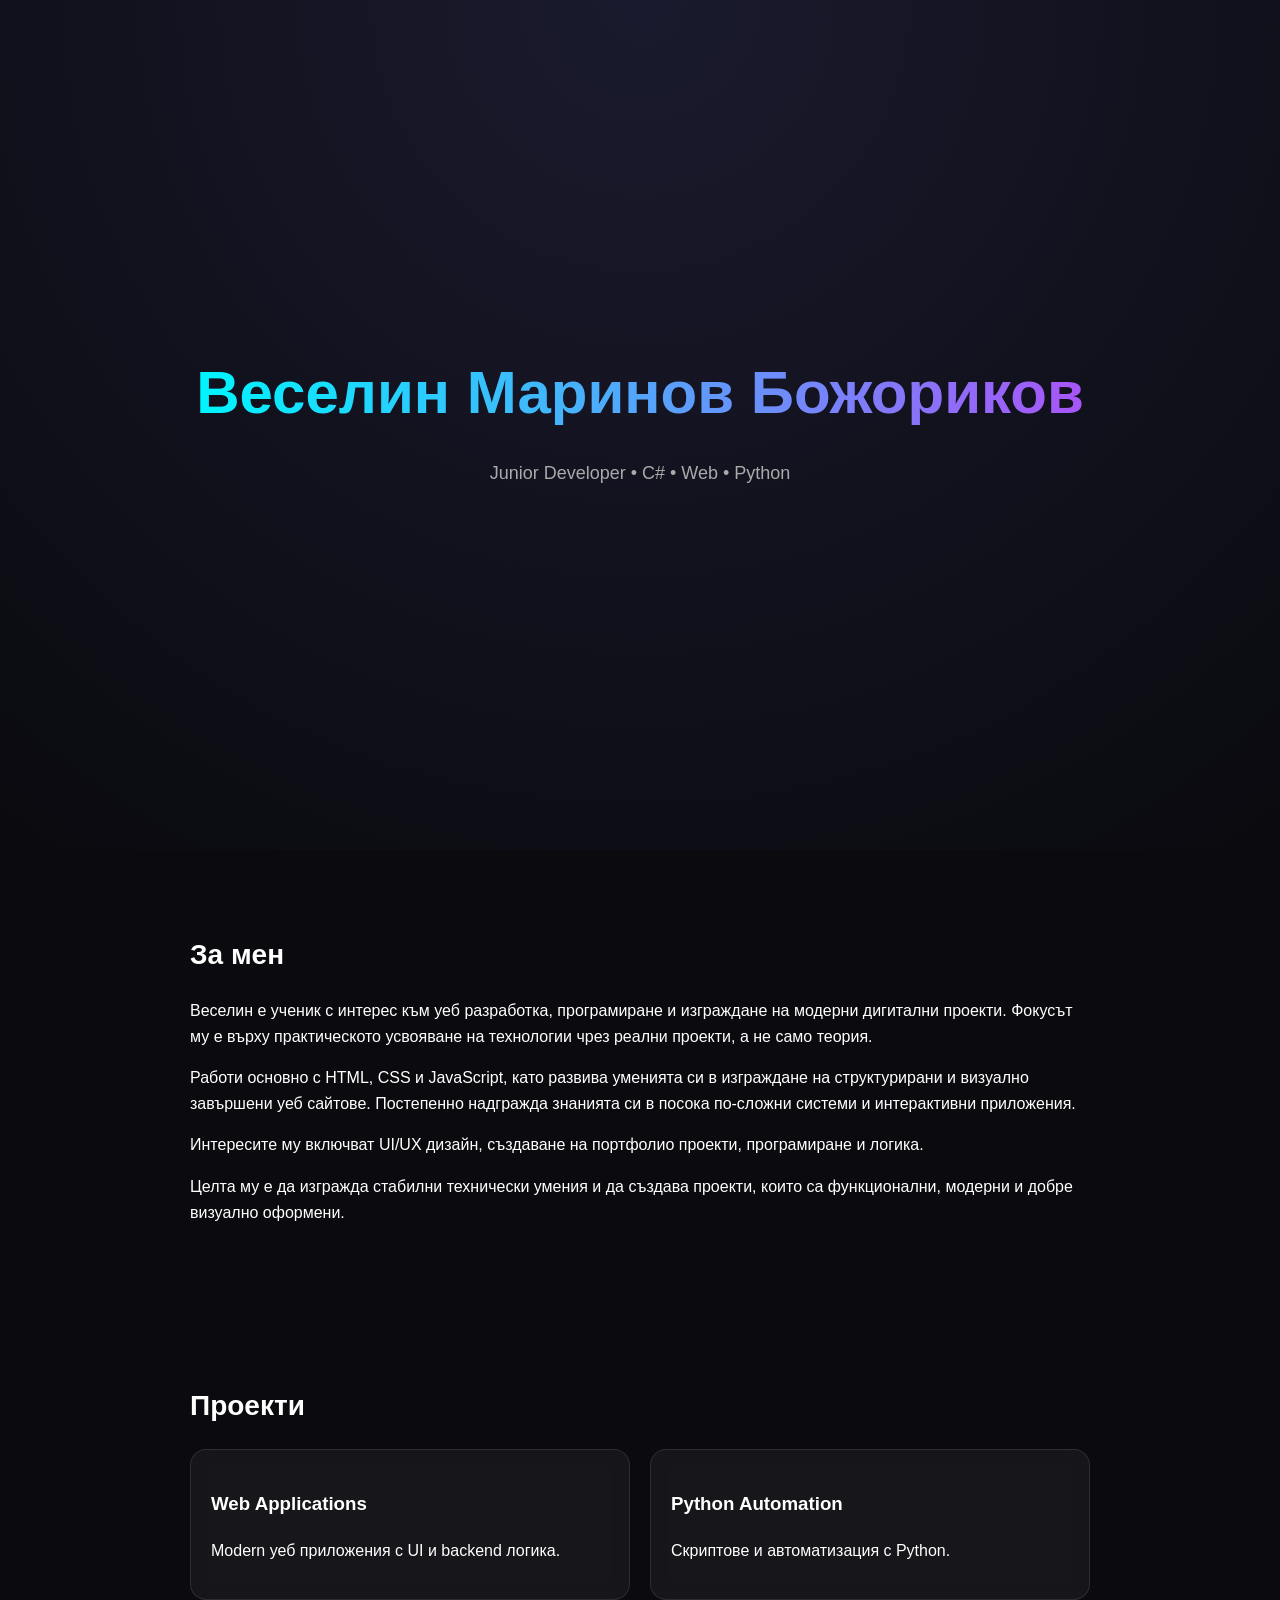
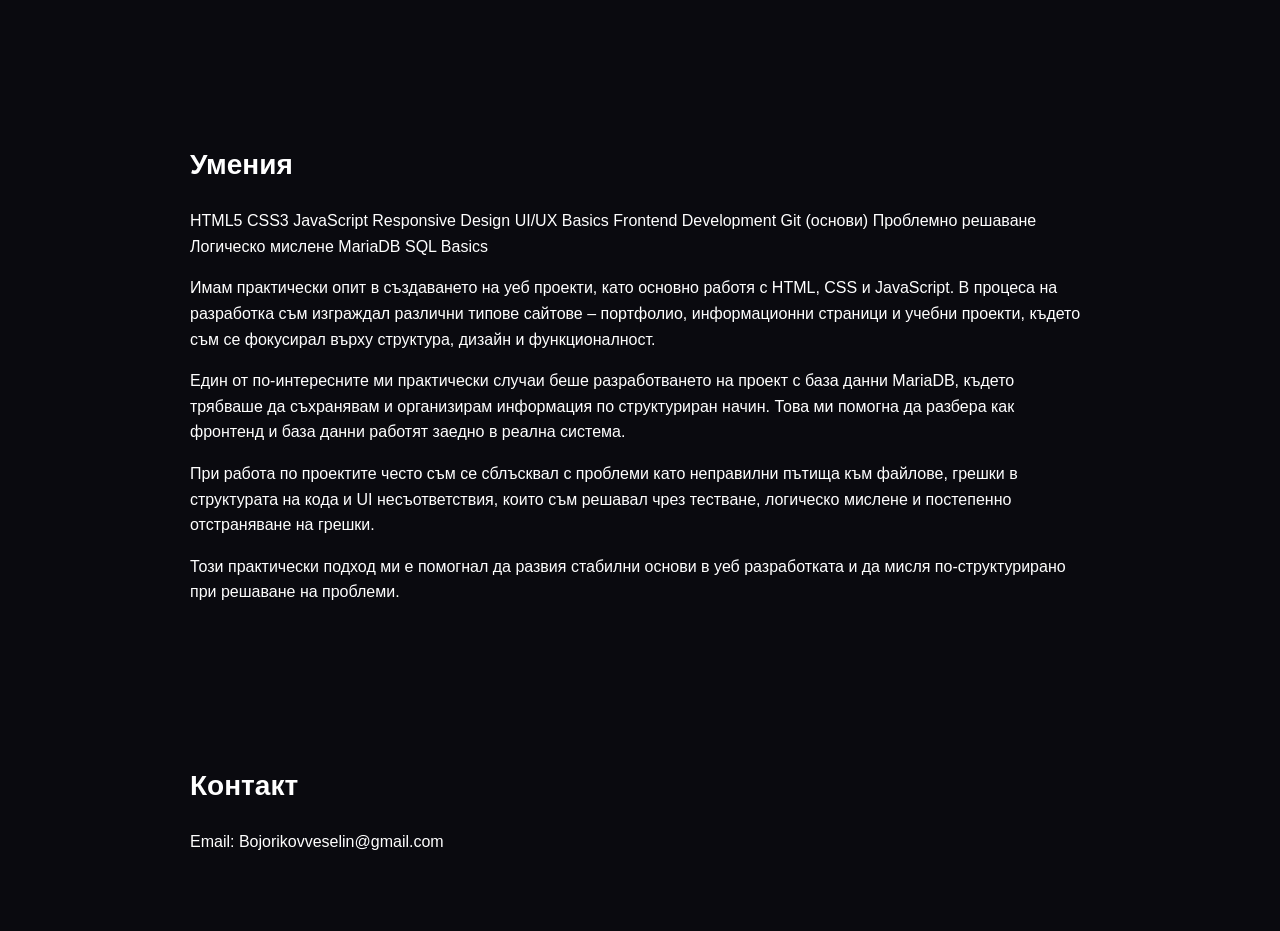
==== index.html @ 5aed7ae2 "Add files via upload" ====
<!DOCTYPE html>
<html lang="bg">
<head>
    <meta charset="UTF-8">
    <meta name="viewport" content="width=device-width, initial-scale=1.0">
    <title>Portfolio - Веселин</title>

    <link rel="stylesheet" href="style.css">
</head>
<body>

<div class="hero">
    <h1>Веселин Маринов Божориков</h1>
    <p>Junior Developer • C# • Web • Python</p>
</div>

<section>
    <h2>За мен</h2>

    <p>
        Веселин е ученик с интерес към уеб разработка, програмиране и изграждане на модерни дигитални проекти.
        Фокусът му е върху практическото усвояване на технологии чрез реални проекти, а не само теория.
    </p>

    <p>
        Работи основно с HTML, CSS и JavaScript, като развива уменията си в изграждане на структурирани и визуално завършени уеб сайтове.
        Постепенно надгражда знанията си в посока по-сложни системи и интерактивни приложения.
    </p>

    <p>
        Интересите му включват UI/UX дизайн, създаване на портфолио проекти, програмиране и логика.
    </p>

    <p>
        Целта му е да изгражда стабилни технически умения и да създава проекти, които са функционални, модерни и добре визуално оформени.
    </p>
</section>

<section>
    <h2>Проекти</h2>

    <div class="grid">

    <a class="card" href="webapps.html">
            <h3>Web Applications</h3>
            <p>Modern уеб приложения с UI и backend логика.</p>
        </a>

      <a class="card" href="pythonassistant.html">
            <h3>Python Automation</h3>
            <p>Скриптове и автоматизация с Python.</p>
        </a>

    </div>
</section>

<section>
    <h2>Умения</h2>

       <span>HTML5</span>
        <span>CSS3</span>
        <span>JavaScript</span>
        <span>Responsive Design</span>
        <span>UI/UX Basics</span>
        <span>Frontend Development</span>
        <span>Git (основи)</span>
        <span>Проблемно решаване</span>
        <span>Логическо мислене</span>
		   <span>MariaDB</span>
        <span>SQL Basics</span>

       <p>
        Имам практически опит в създаването на уеб проекти, като основно работя с HTML, CSS и JavaScript.
        В процеса на разработка съм изграждал различни типове сайтове – портфолио, информационни страници и учебни проекти,
        където съм се фокусирал върху структура, дизайн и функционалност.
    </p>

    <p>
        Един от по-интересните ми практически случаи беше разработването на проект с база данни MariaDB,
        където трябваше да съхранявам и организирам информация по структуриран начин.
        Това ми помогна да разбера как фронтенд и база данни работят заедно в реална система.
    </p>

    <p>
        При работа по проектите често съм се сблъсквал с проблеми като неправилни пътища към файлове, грешки в структурата на кода
        и UI несъответствия, които съм решавал чрез тестване, логическо мислене и постепенно отстраняване на грешки.
    </p>

    <p>
        Този практически подход ми е помогнал да развия стабилни основи в уеб разработката и да мисля по-структурирано при решаване на проблеми.
    </p>
</section>

<section>
    <h2>Контакт</h2>

    <p>Email: Bojorikovveselin@gmail.com</p>
</section>

</body>
</html>
---- style.css ----
body {
    margin: 0;
    font-family: 'Segoe UI', Arial, sans-serif;
    background: #0a0a0f;
    color: white;
    line-height: 1.6;
}

/* HERO */
.hero {
    height: 90vh;
    display: flex;
    flex-direction: column;
    justify-content: center;
    align-items: center;
    text-align: center;
    background: radial-gradient(circle at top, #1a1a2e, #0a0a0f);
    padding: 20px;
}

.hero h1 {
    font-size: 60px;
    margin: 0;
    background: linear-gradient(90deg, #00f5ff, #a855f7);
    -webkit-background-clip: text;
    -webkit-text-fill-color: transparent;
}

.hero p {
    color: #aaa;
    font-size: 18px;
}

/* SECTIONS */
section {
    max-width: 900px;
    margin: auto;
    padding: 60px 20px;
}

h2 {
    font-size: 28px;
    margin-bottom: 20px;
}

/* GRID */
.grid {
    display: grid;
    grid-template-columns: repeat(auto-fit, minmax(240px, 1fr));
    gap: 20px;
}

/* CARDS */
.card {
    background: rgba(255,255,255,0.05);
    border: 1px solid rgba(255,255,255,0.1);
    padding: 20px;
    border-radius: 16px;
    backdrop-filter: blur(10px);
    transition: 0.3s;
    text-decoration: none;
    color: white;
    display: block;
}

.card:hover {
    transform: translateY(-8px) scale(1.03);
    border-color: #00f5ff;
    cursor: pointer;
}

/* SKILLS */
.tags span {
    display: inline-block;
    margin: 5px;
    padding: 6px 12px;
    border-radius: 20px;
    background: rgba(255,255,255,0.08);
    font-size: 14px;
}

/* IMAGES - FIXED */
img {
    max-width: 100%;
    height: auto;
    display: block;
}

/* Project images */
.project-img {
    width: 100%;
    max-width: 500px;
    height: 300px;
    object-fit: cover;

    margin: 20px auto;

    border-radius: 12px;
    border: 1px solid rgba(255,255,255,0.1);
    transition: 0.3s;
}

.project-img:hover {
    transform: scale(1.03);
}
.traced-grid {
    display: grid;
    grid-template-columns: repeat(2, 1fr);
    gap: 20px;
    justify-items: center;
}

.traced-grid img {
    width: 100%;
    max-width: 500px;
    height: 300px;
    object-fit: cover;
    border-radius: 12px;
}

.traced-grid img:nth-child(3) {
    grid-column: 1 / -1;
    max-width: 450px;
}
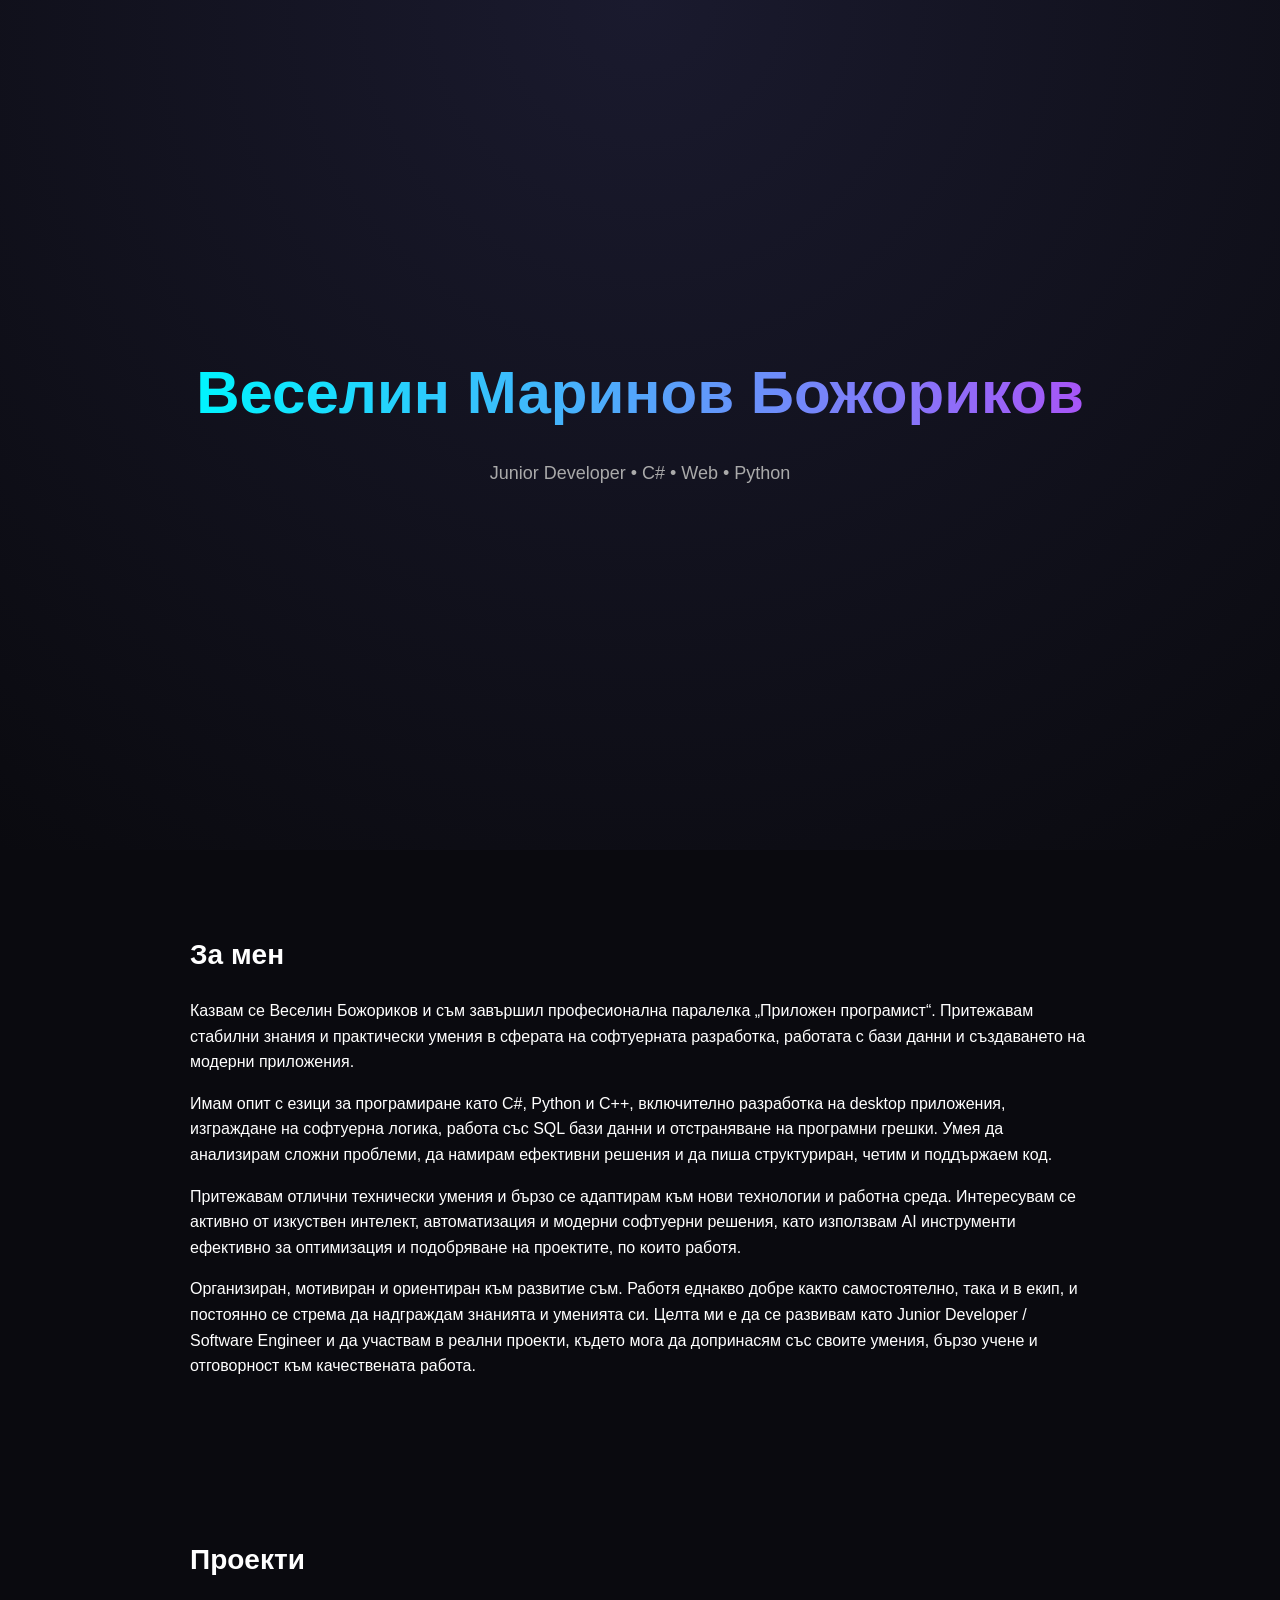
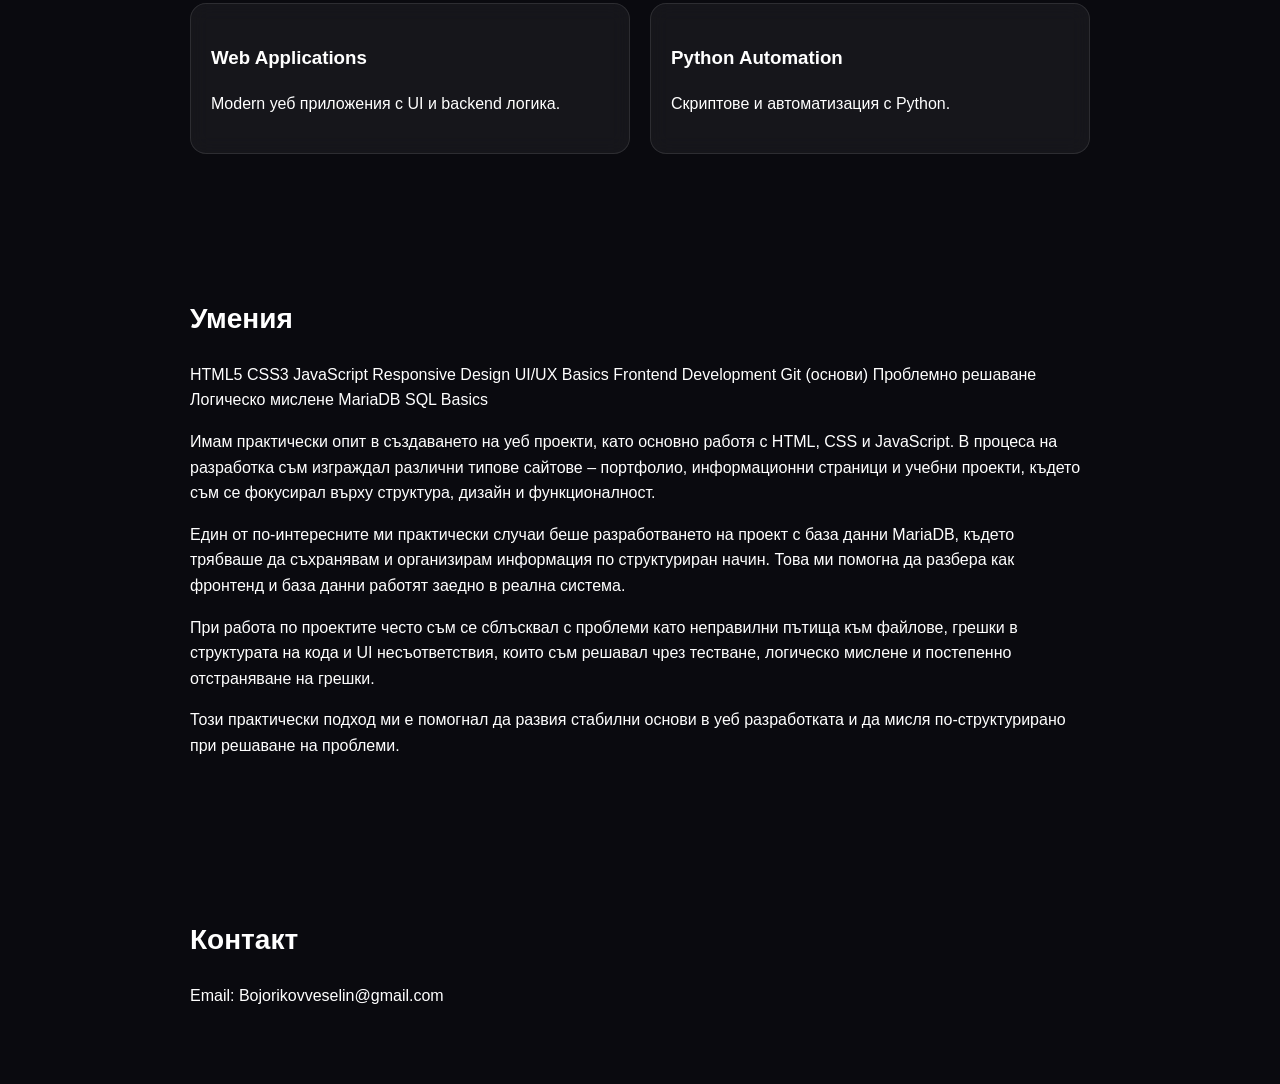
==== commit 443db04c: "Update index.html" ====
--- a/index.html
+++ b/index.html
@@ -16,24 +16,21 @@
 
 <section>
     <h2>За мен</h2>
+<p>
+  Казвам се Веселин Божориков и съм завършил професионална паралелка „Приложен програмист“. Притежавам стабилни знания и практически умения в сферата на софтуерната разработка, работата с бази данни и създаването на модерни приложения.
+</p>
 
-    <p>
-        Веселин е ученик с интерес към уеб разработка, програмиране и изграждане на модерни дигитални проекти.
-        Фокусът му е върху практическото усвояване на технологии чрез реални проекти, а не само теория.
-    </p>
+<p>
+  Имам опит с езици за програмиране като C#, Python и C++, включително разработка на desktop приложения, изграждане на софтуерна логика, работа със SQL бази данни и отстраняване на програмни грешки. Умея да анализирам сложни проблеми, да намирам ефективни решения и да пиша структуриран, четим и поддържаем код.
+</p>
 
-    <p>
-        Работи основно с HTML, CSS и JavaScript, като развива уменията си в изграждане на структурирани и визуално завършени уеб сайтове.
-        Постепенно надгражда знанията си в посока по-сложни системи и интерактивни приложения.
-    </p>
+<p>
+  Притежавам отлични технически умения и бързо се адаптирам към нови технологии и работна среда. Интересувам се активно от изкуствен интелект, автоматизация и модерни софтуерни решения, като използвам AI инструменти ефективно за оптимизация и подобряване на проектите, по които работя.
+</p>
 
-    <p>
-        Интересите му включват UI/UX дизайн, създаване на портфолио проекти, програмиране и логика.
-    </p>
-
-    <p>
-        Целта му е да изгражда стабилни технически умения и да създава проекти, които са функционални, модерни и добре визуално оформени.
-    </p>
+<p>
+  Организиран, мотивиран и ориентиран към развитие съм. Работя еднакво добре както самостоятелно, така и в екип, и постоянно се стрема да надграждам знанията и уменията си. Целта ми е да се развивам като Junior Developer / Software Engineer и да участвам в реални проекти, където мога да допринасям със своите умения, бързо учене и отговорност към качествената работа.
+</p>
 </section>
 
 <section>
@@ -98,4 +95,4 @@
 </section>
 
 </body>
-</html>+</html>
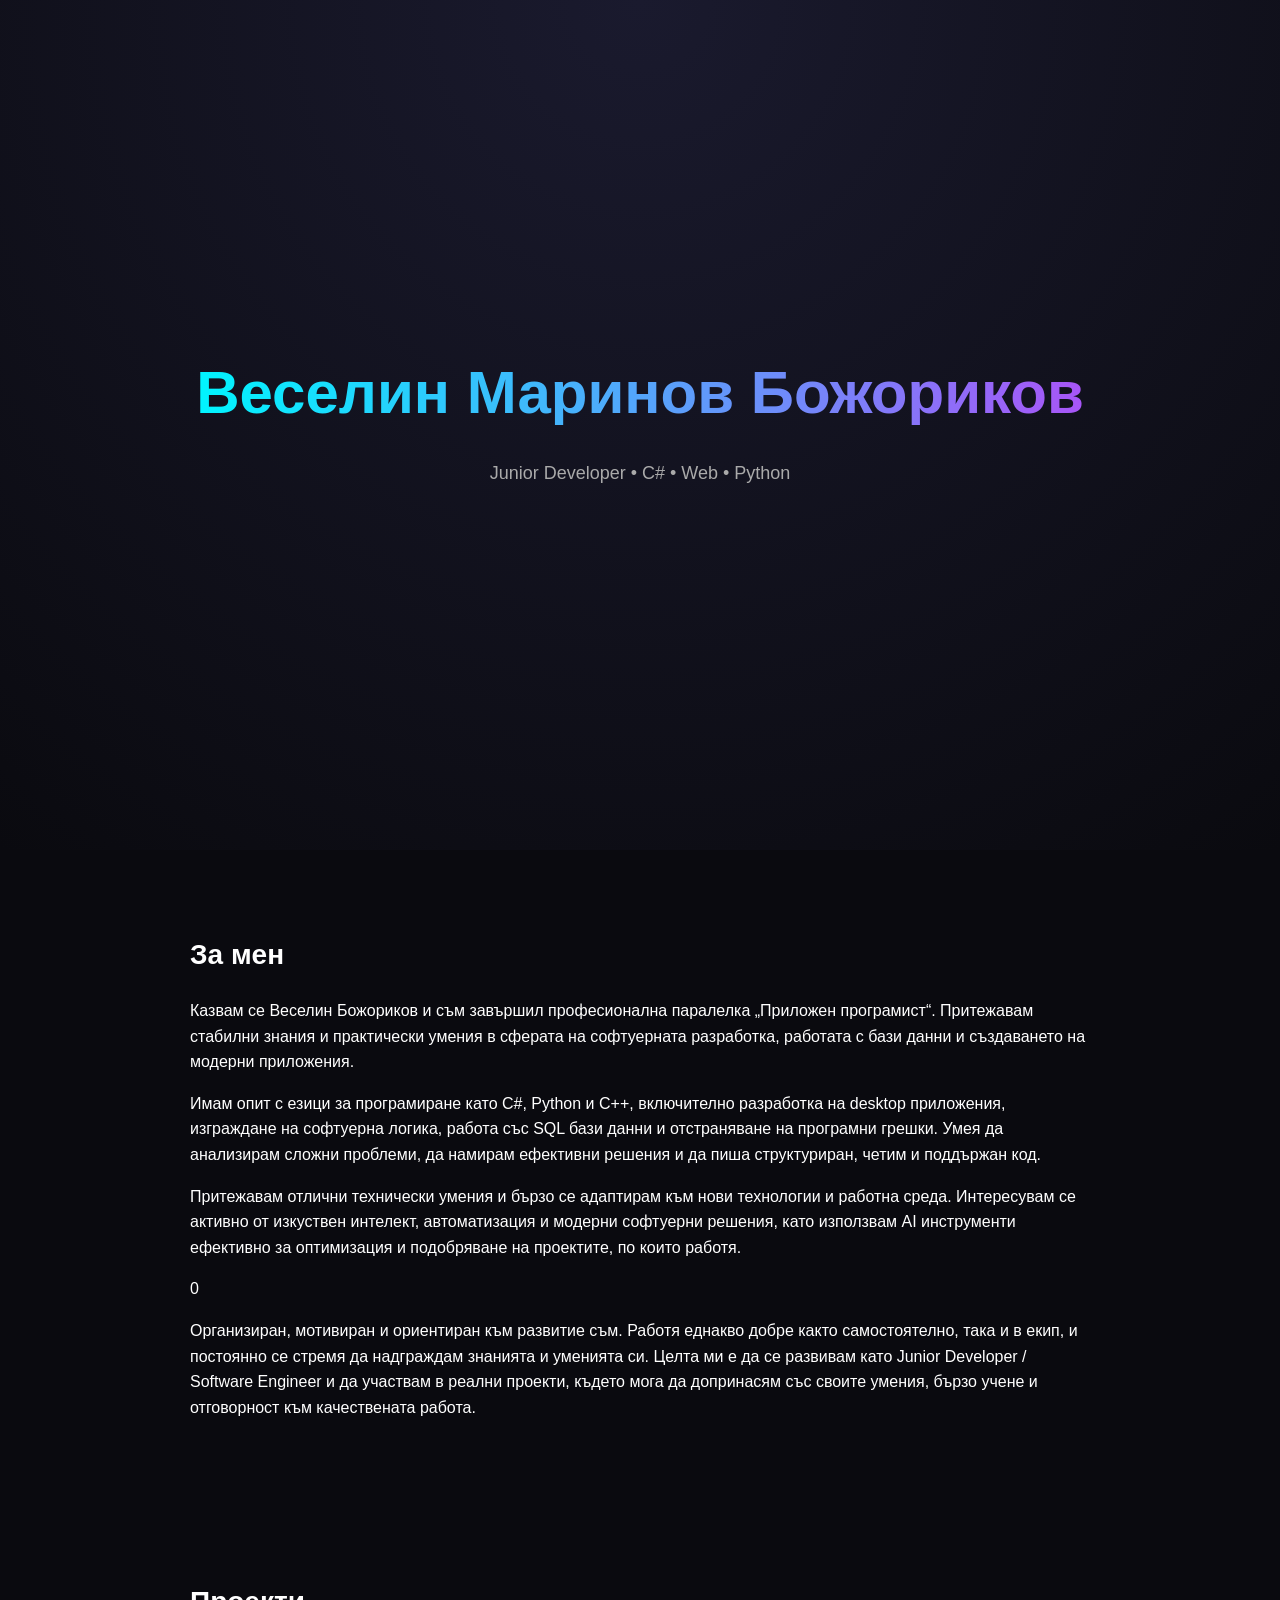
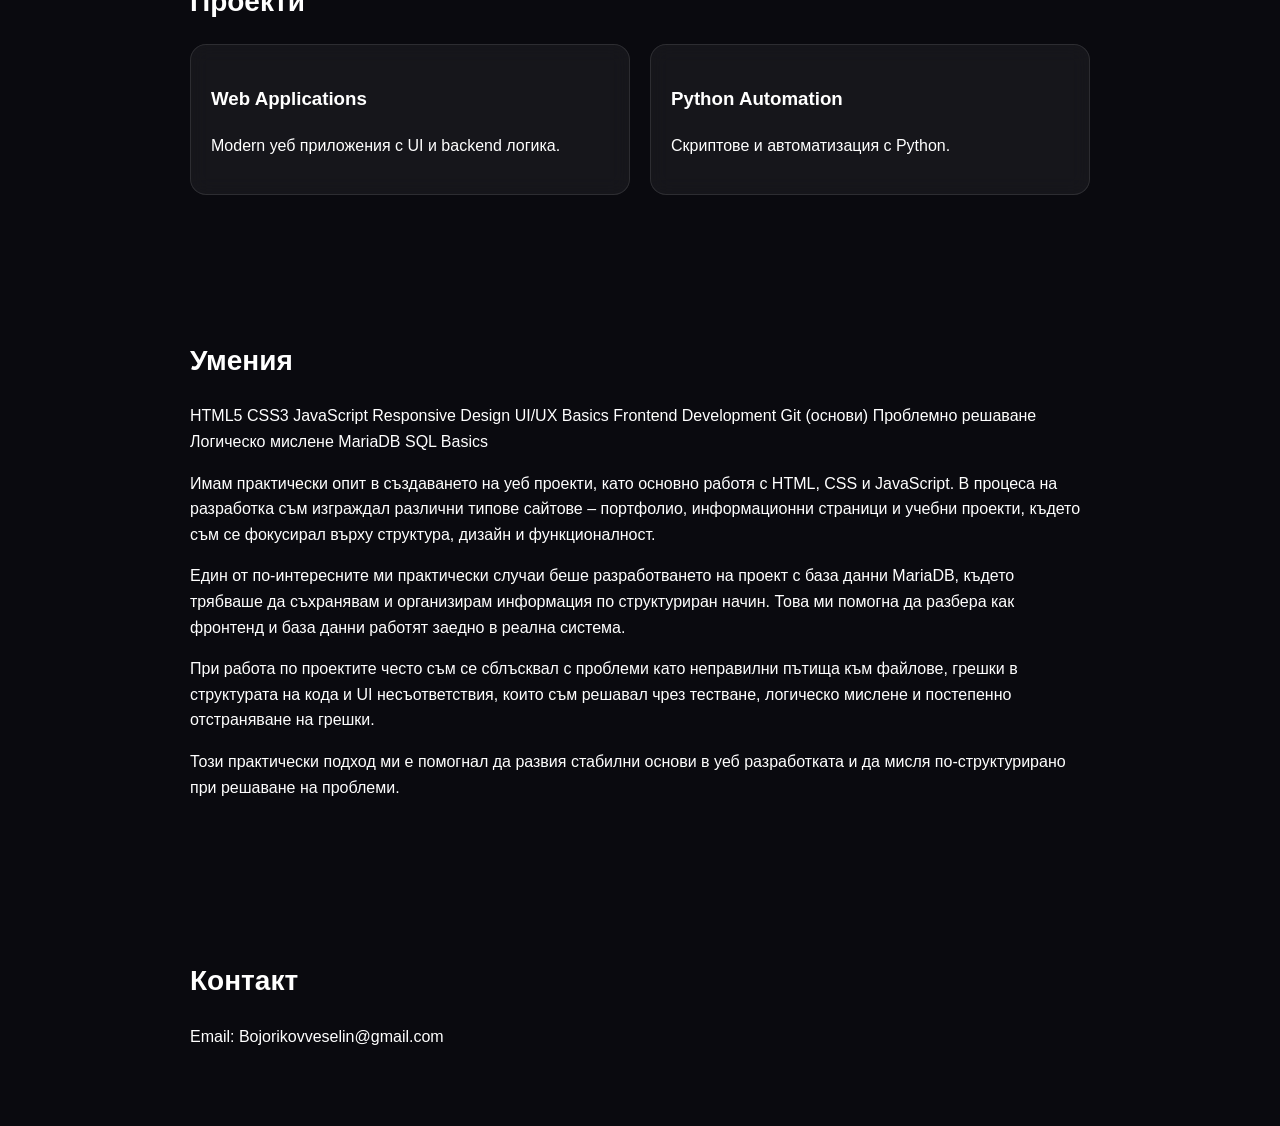
==== commit 5573a9ed: "Update index.html" ====
--- a/index.html
+++ b/index.html
@@ -21,15 +21,15 @@
 </p>
 
 <p>
-  Имам опит с езици за програмиране като C#, Python и C++, включително разработка на desktop приложения, изграждане на софтуерна логика, работа със SQL бази данни и отстраняване на програмни грешки. Умея да анализирам сложни проблеми, да намирам ефективни решения и да пиша структуриран, четим и поддържаем код.
+  Имам опит с езици за програмиране като C#, Python и C++, включително разработка на desktop приложения, изграждане на софтуерна логика, работа със SQL бази данни и отстраняване на програмни грешки. Умея да анализирам сложни проблеми, да намирам ефективни решения и да пиша структуриран, четим и поддържан код.
 </p>
 
 <p>
   Притежавам отлични технически умения и бързо се адаптирам към нови технологии и работна среда. Интересувам се активно от изкуствен интелект, автоматизация и модерни софтуерни решения, като използвам AI инструменти ефективно за оптимизация и подобряване на проектите, по които работя.
-</p>
+</p>0
 
 <p>
-  Организиран, мотивиран и ориентиран към развитие съм. Работя еднакво добре както самостоятелно, така и в екип, и постоянно се стрема да надграждам знанията и уменията си. Целта ми е да се развивам като Junior Developer / Software Engineer и да участвам в реални проекти, където мога да допринасям със своите умения, бързо учене и отговорност към качествената работа.
+  Организиран, мотивиран и ориентиран към развитие съм. Работя еднакво добре както самостоятелно, така и в екип, и постоянно се стремя да надграждам знанията и уменията си. Целта ми е да се развивам като Junior Developer / Software Engineer и да участвам в реални проекти, където мога да допринасям със своите умения, бързо учене и отговорност към качествената работа.
 </p>
 </section>
 
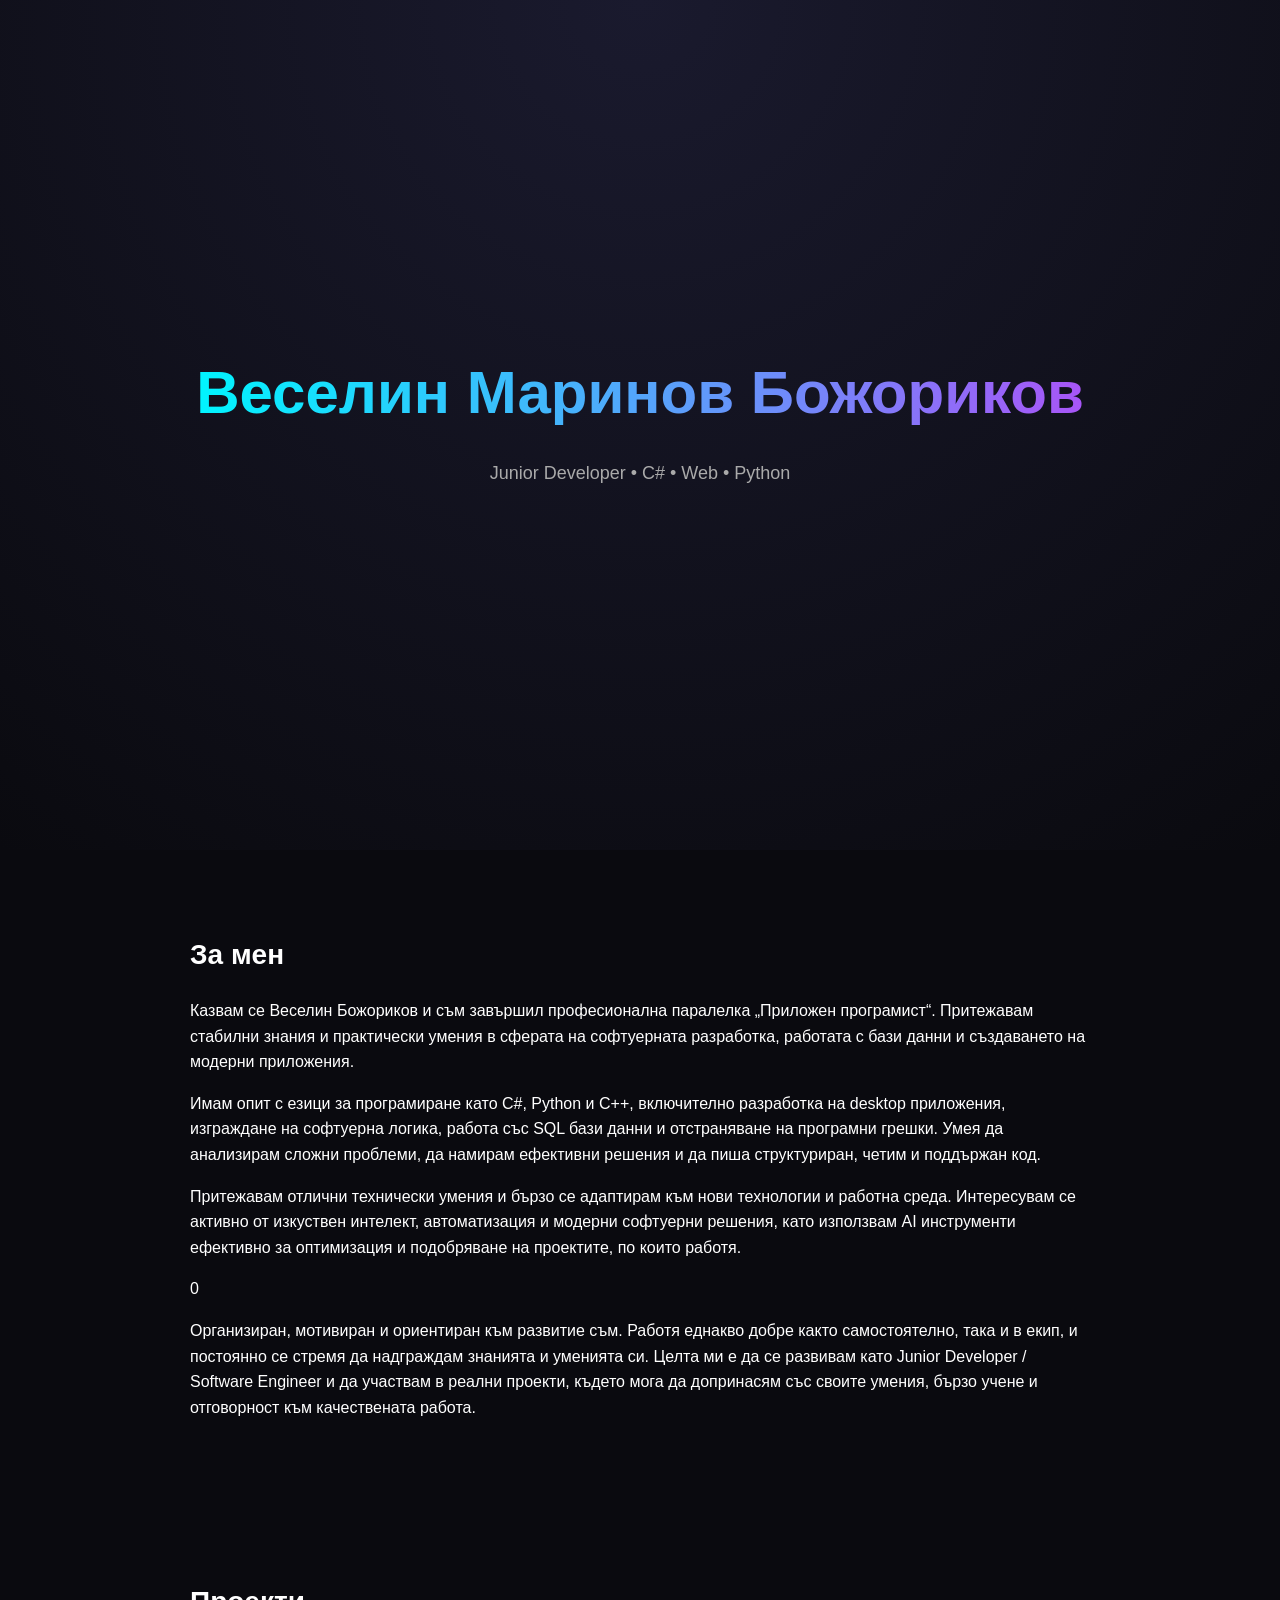
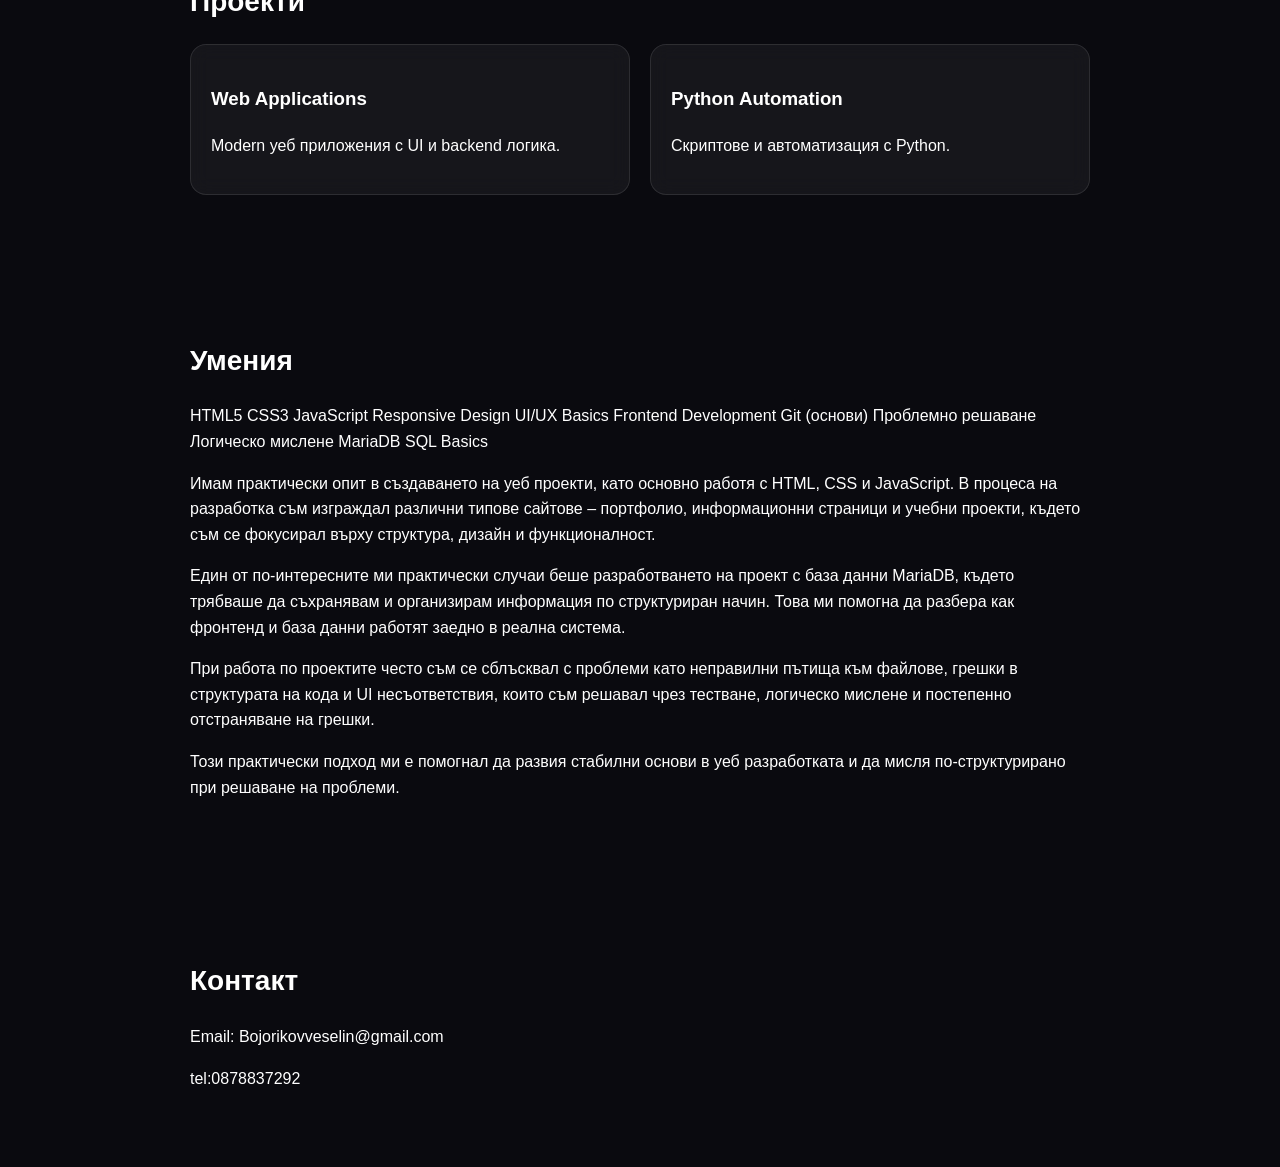
==== commit 1091264a: "Update index.html" ====
--- a/index.html
+++ b/index.html
@@ -92,6 +92,7 @@
     <h2>Контакт</h2>
 
     <p>Email: Bojorikovveselin@gmail.com</p>
+	<p>tel:0878837292</p>
 </section>
 
 </body>
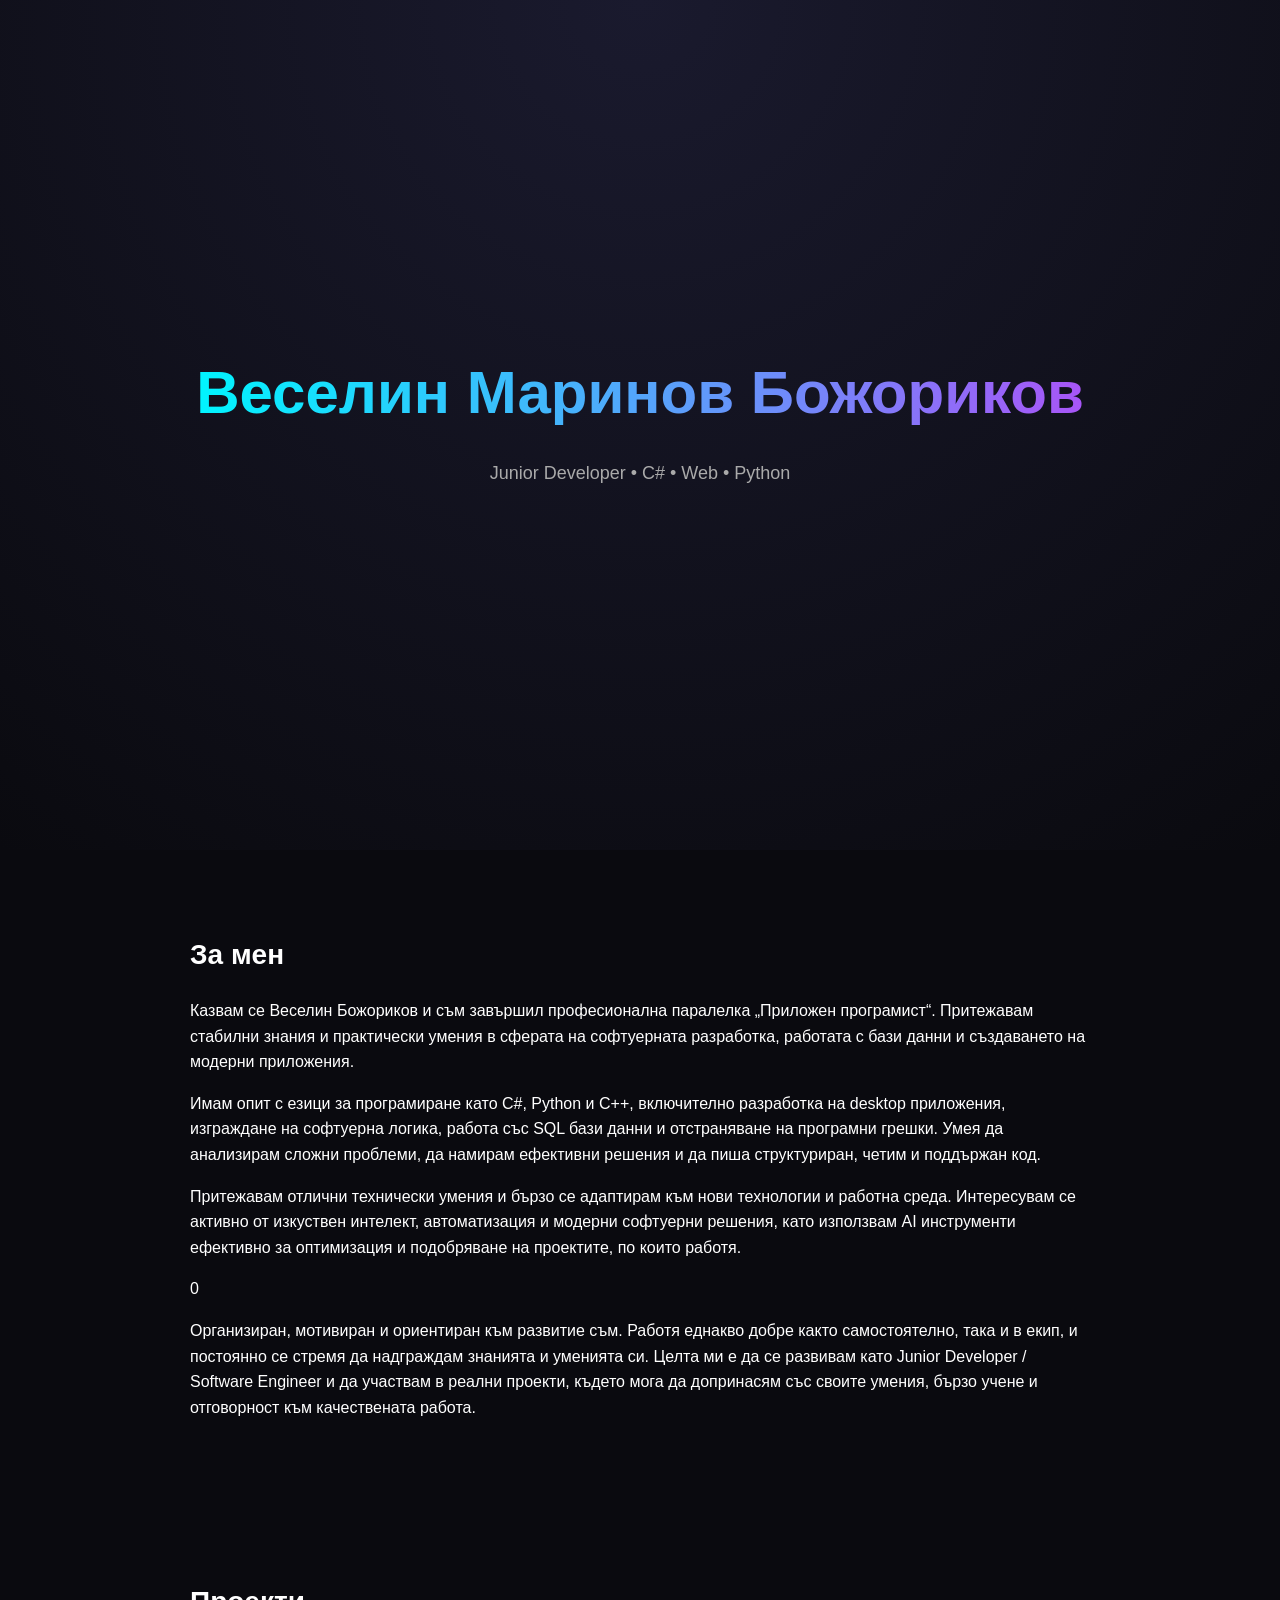
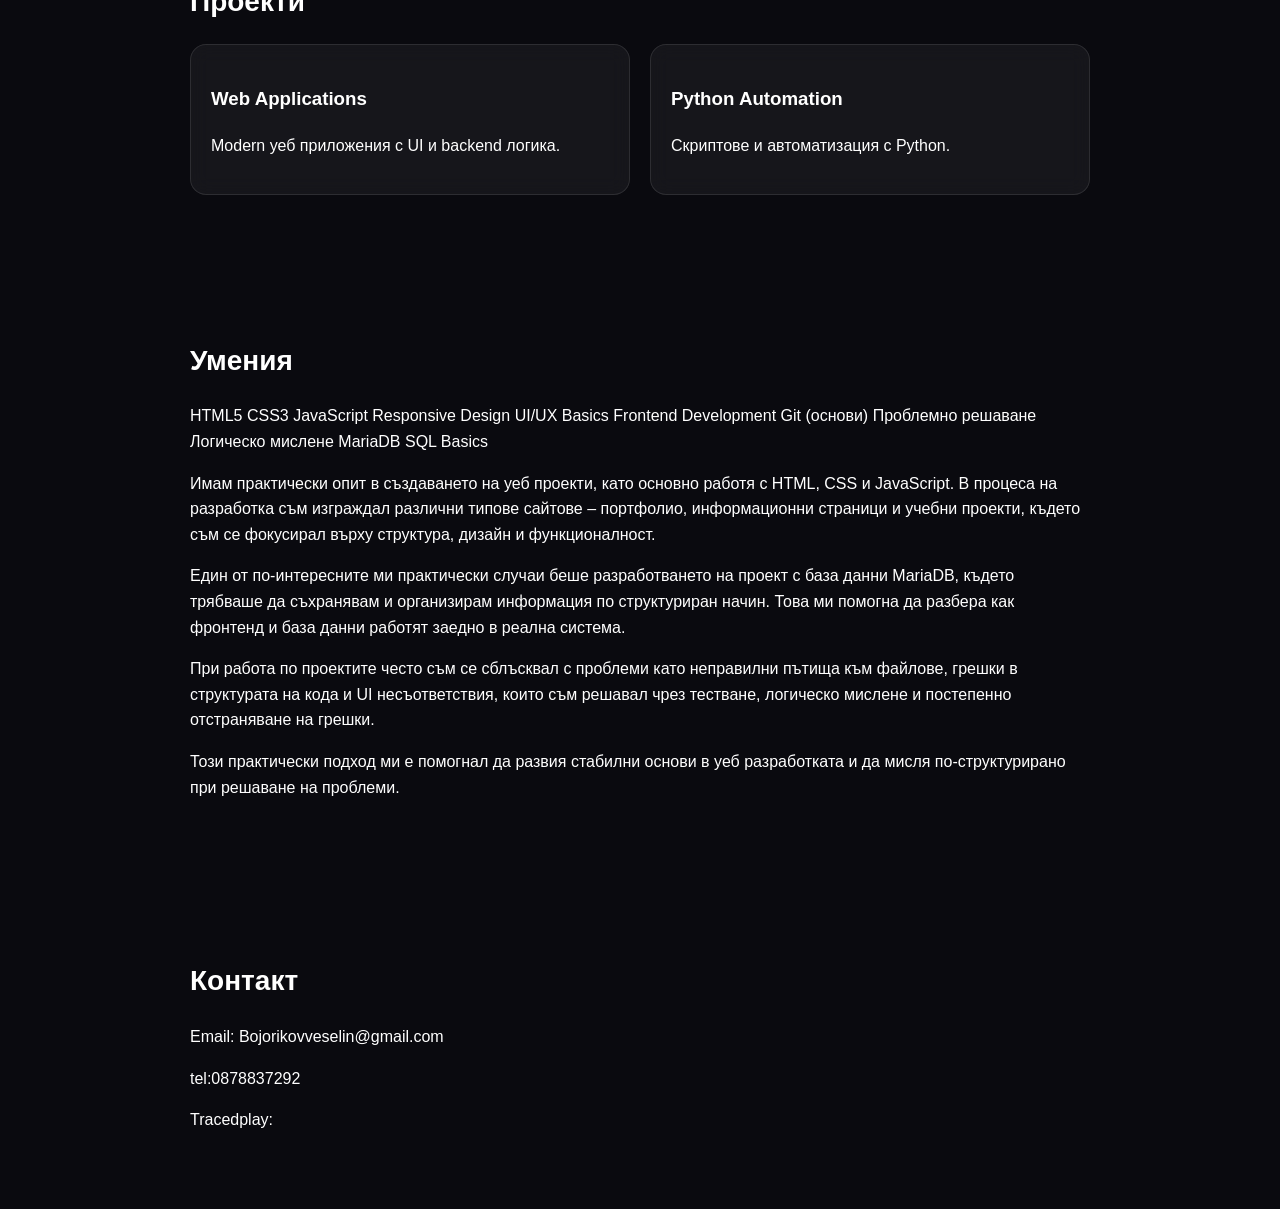
==== commit baf8eb83: "Update index.html" ====
--- a/index.html
+++ b/index.html
@@ -93,7 +93,13 @@
 
     <p>Email: Bojorikovveselin@gmail.com</p>
 	<p>tel:0878837292</p>
+	    <p>
+        Tracedplay:
+        <a http://tracedplay.bg/
+        </a>
+    </p>
 </section>
+	
 
 </body>
 </html>
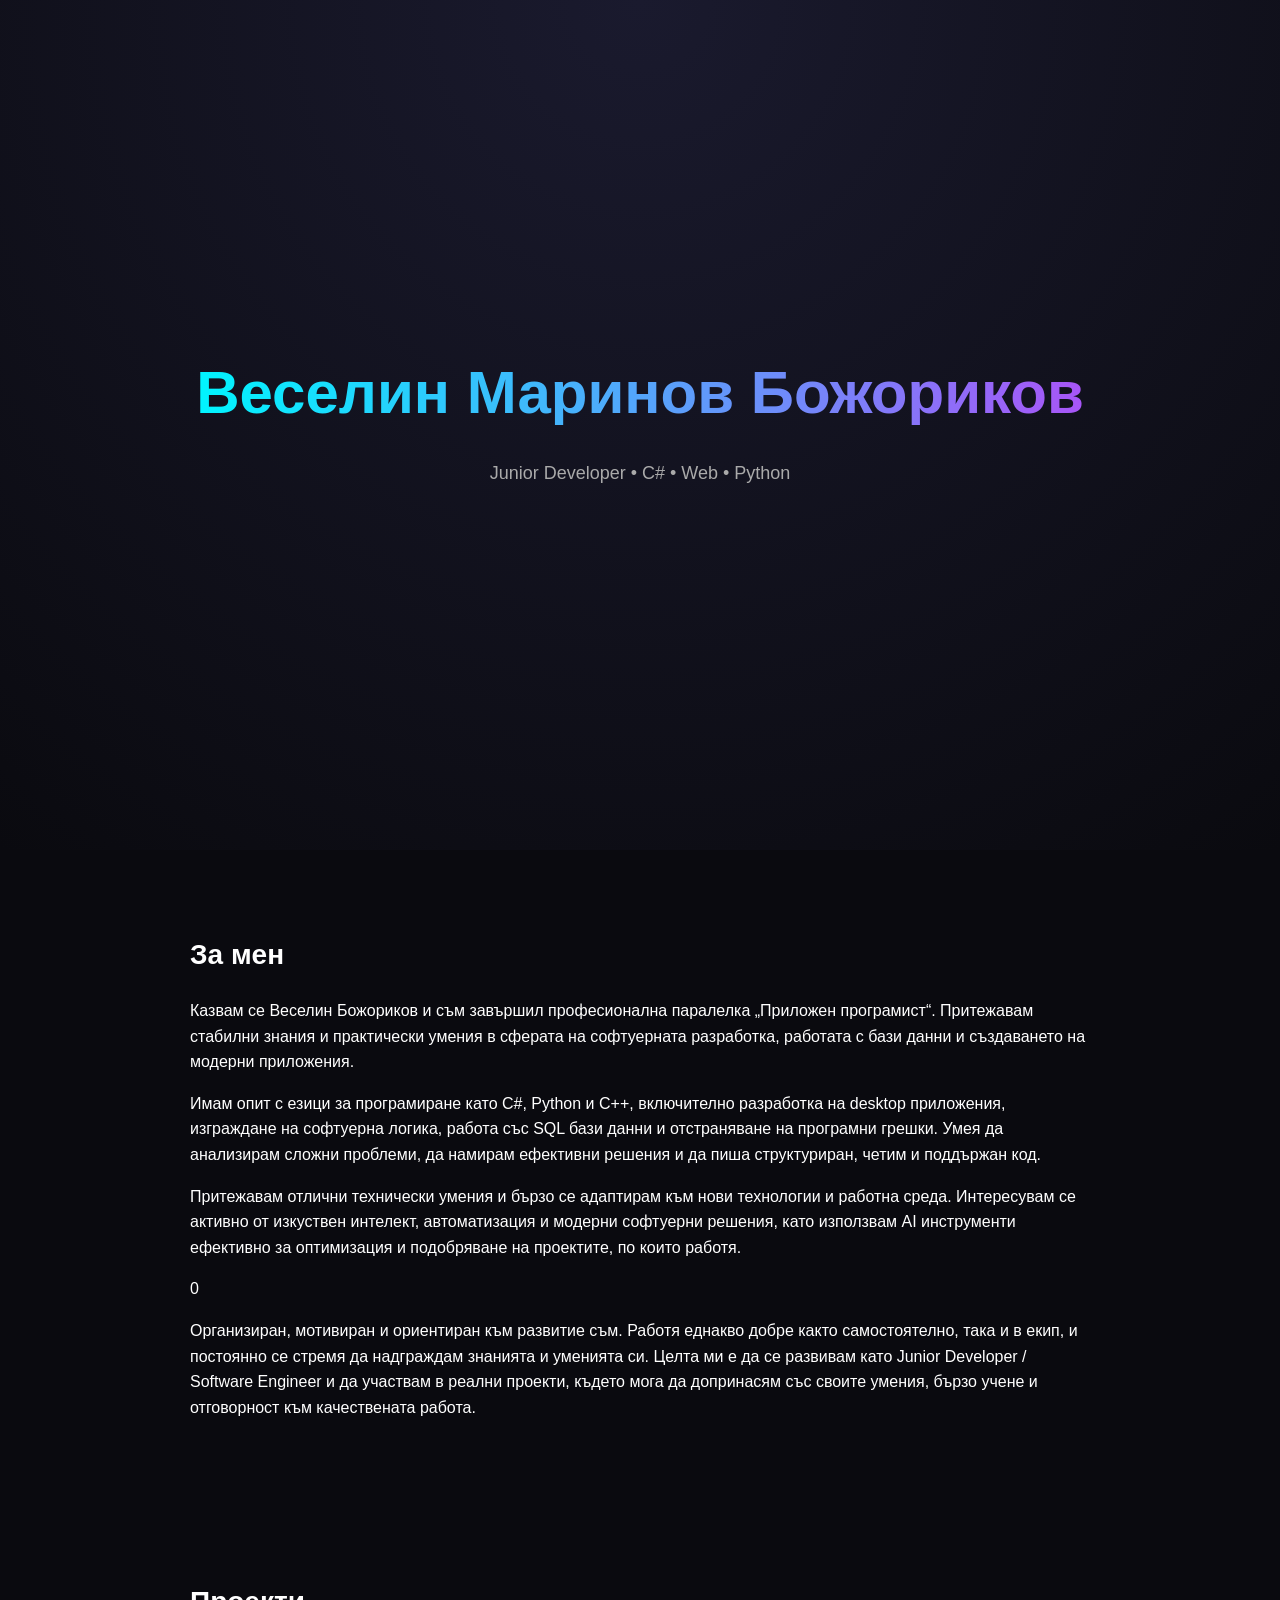
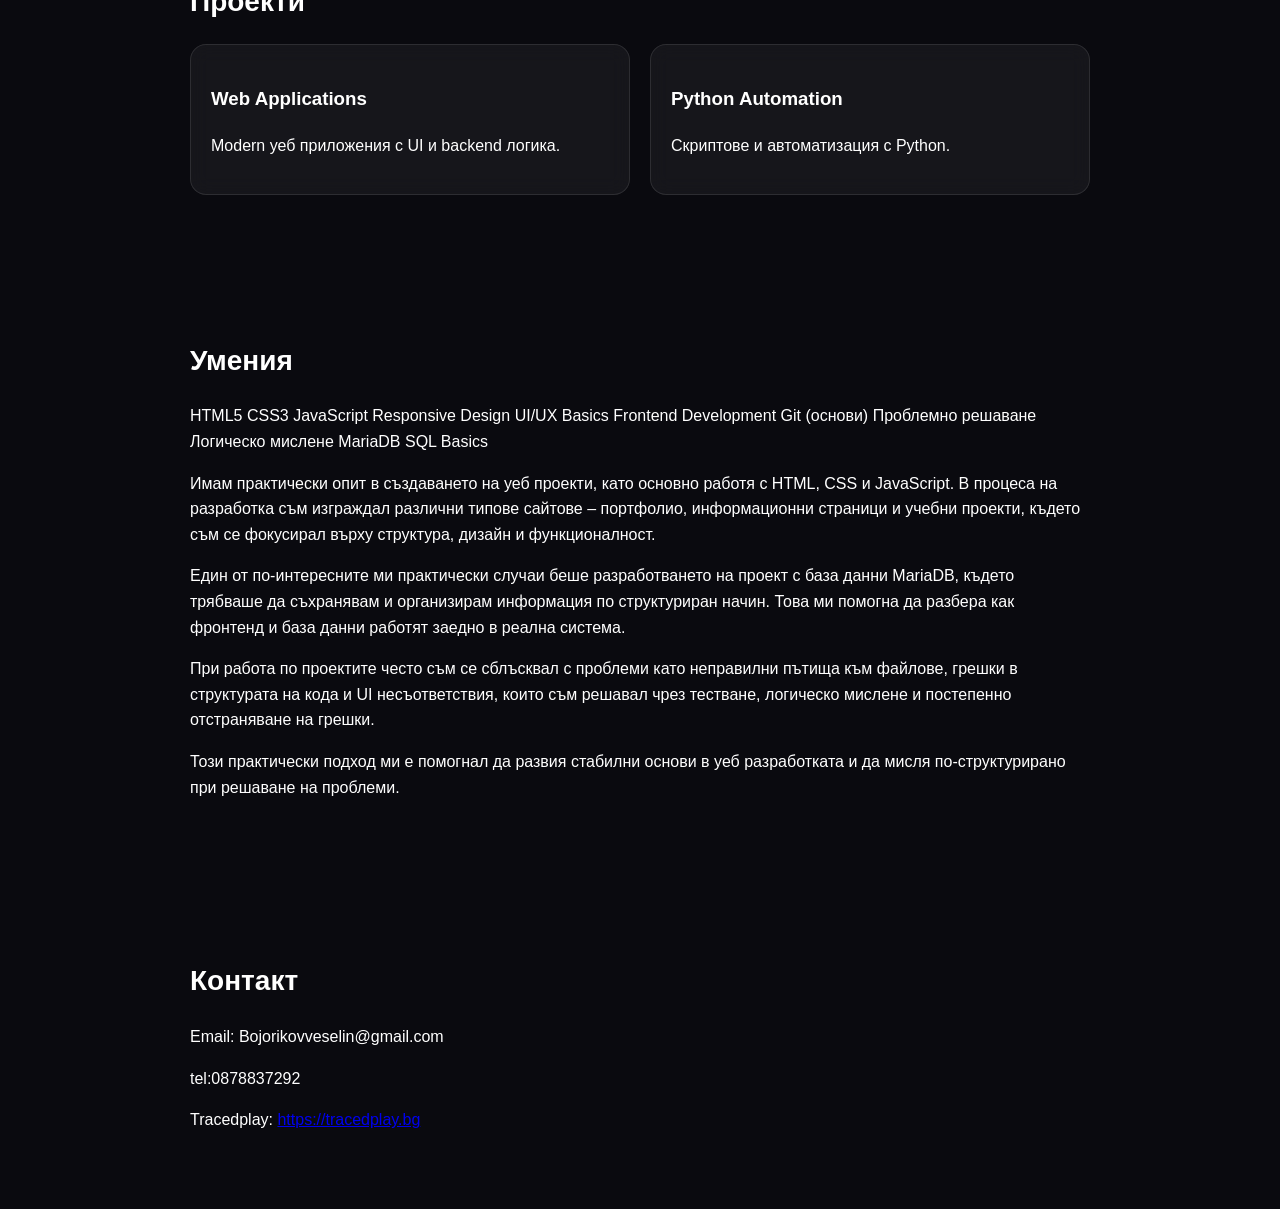
==== commit 0f432e0d: "Update index.html" ====
--- a/index.html
+++ b/index.html
@@ -95,7 +95,8 @@
 	<p>tel:0878837292</p>
 	    <p>
         Tracedplay:
-        <a http://tracedplay.bg/
+            <a href="https://tracedplay.bg" target="_blank">
+            https://tracedplay.bg
         </a>
     </p>
 </section>
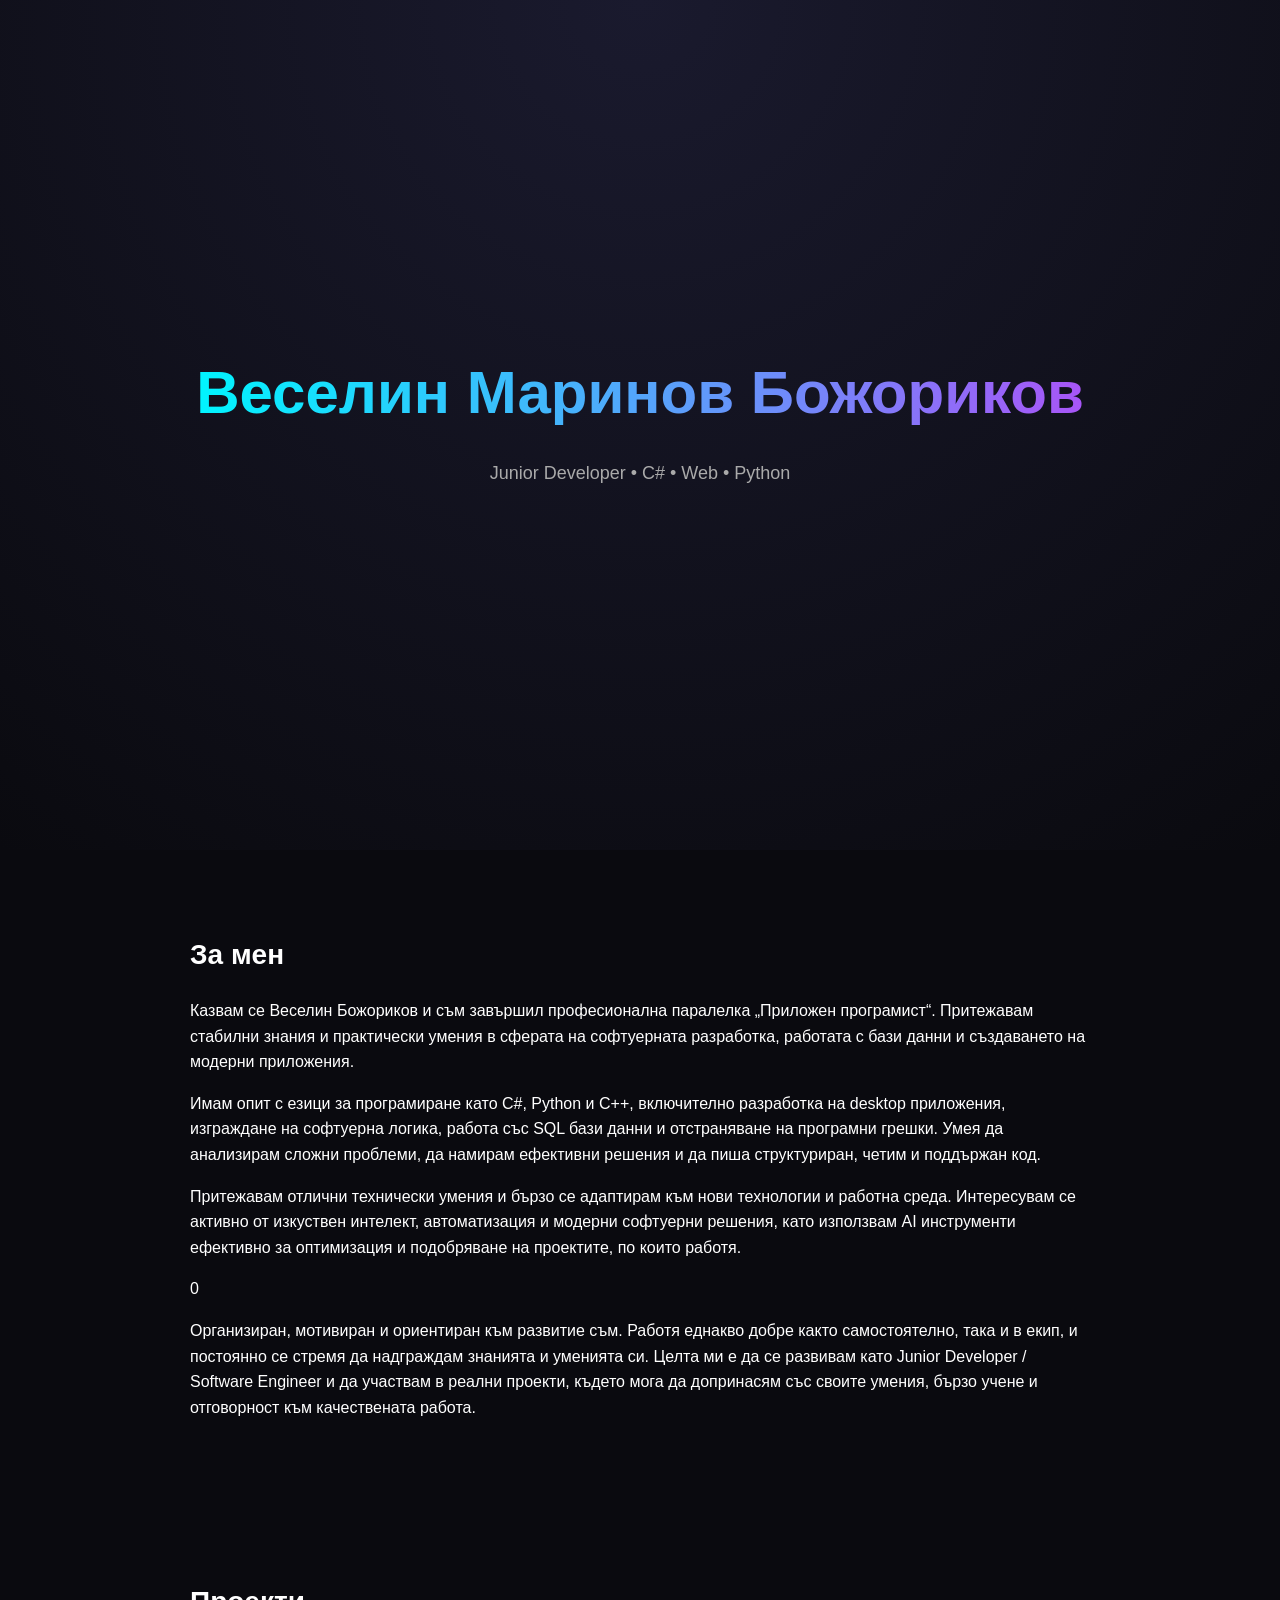
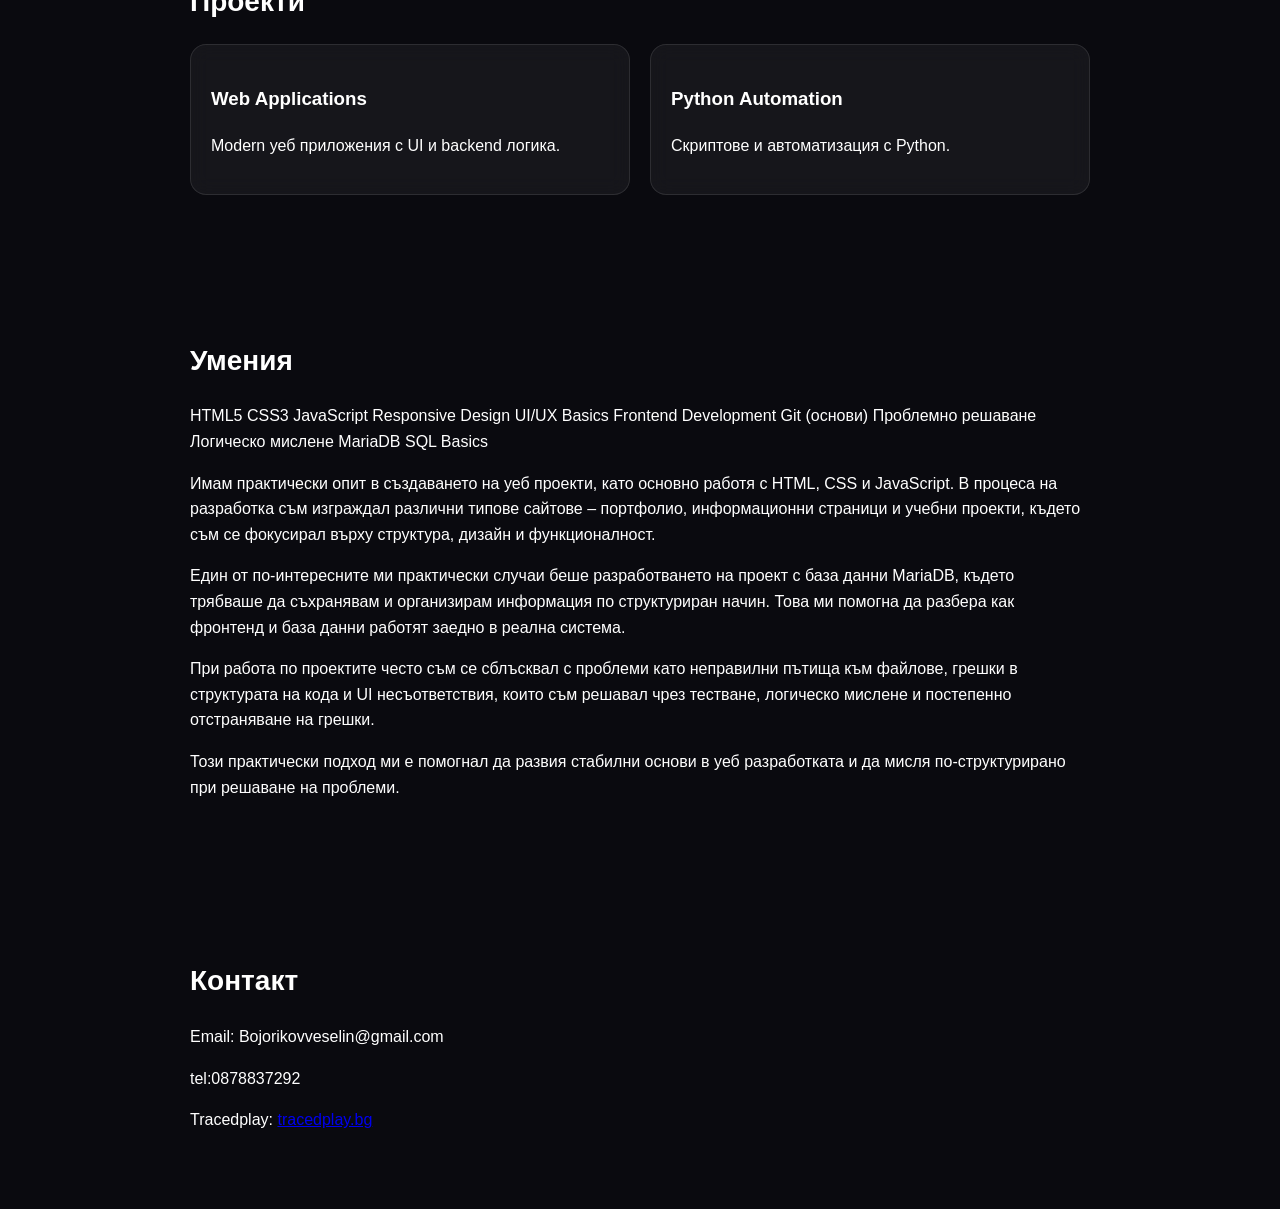
==== commit 34ccee1e: "Update index.html" ====
--- a/index.html
+++ b/index.html
@@ -95,8 +95,8 @@
 	<p>tel:0878837292</p>
 	    <p>
         Tracedplay:
-            <a href="https://tracedplay.bg" target="_blank">
-            https://tracedplay.bg
+            <a href="tracedplay.bg/" target="_blank">
+            tracedplay.bg
         </a>
     </p>
 </section>
